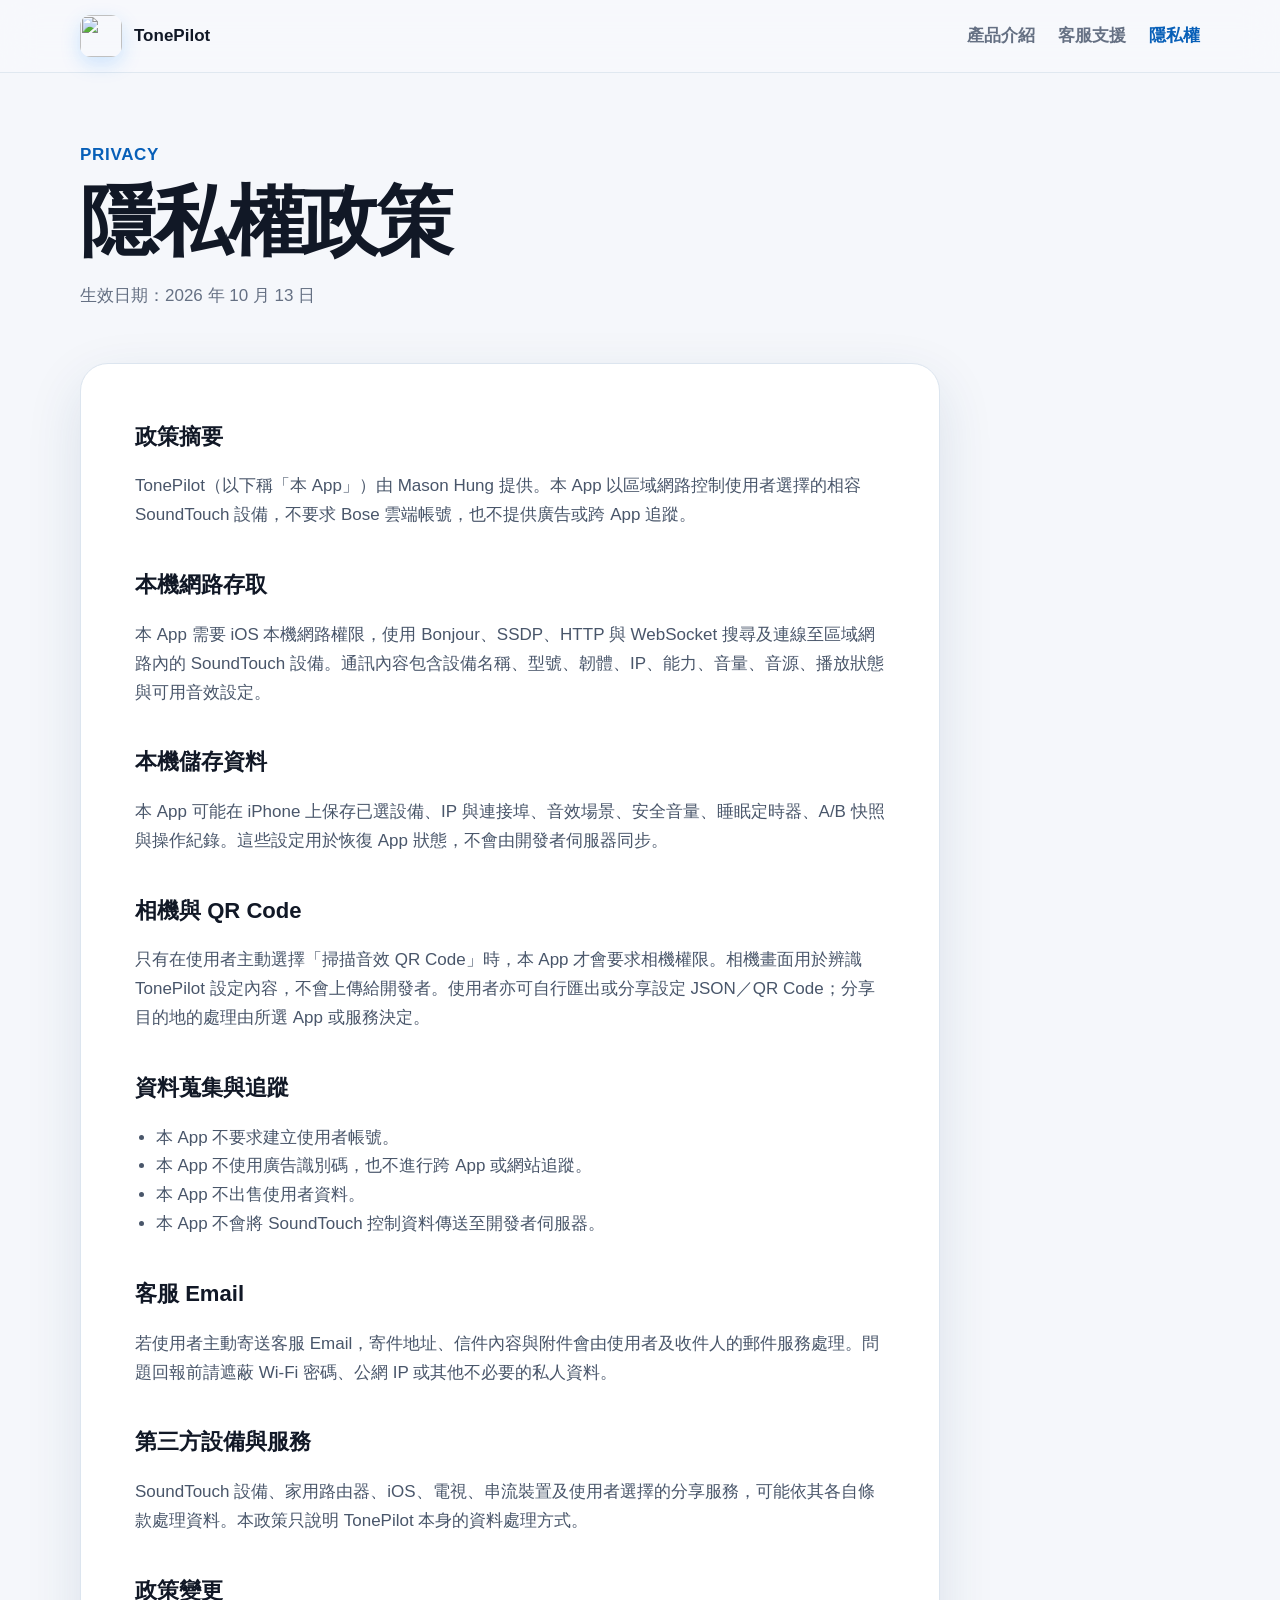
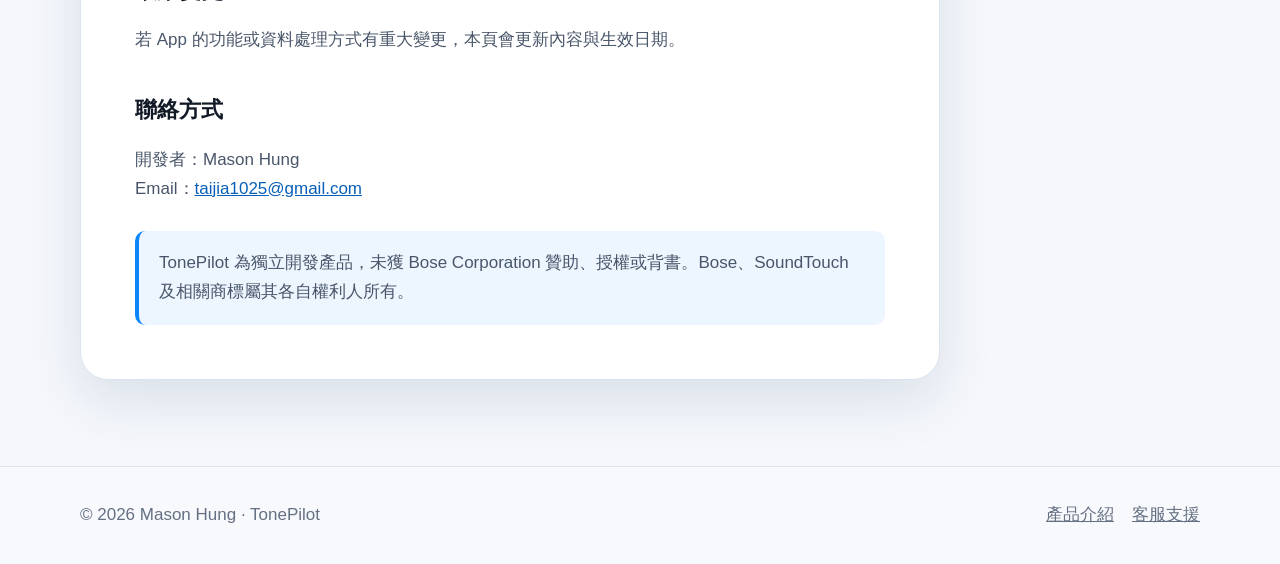
==== privacy.html @ 0eb0bddc "發布 TonePilot 支援網站" ====
<!doctype html>
<html lang="zh-Hant">
<head>
  <meta charset="utf-8">
  <meta name="viewport" content="width=device-width, initial-scale=1">
  <meta name="description" content="TonePilot App 隱私權政策。">
  <title>隱私權政策｜TonePilot</title>
  <link rel="icon" type="image/png" href="assets/app-icon.png">
  <link rel="stylesheet" href="styles.css">
</head>
<body>
  <header class="site-header"><div class="wrap nav"><a class="brand" href="index.html"><img src="assets/app-icon.png" alt=""><span>TonePilot</span></a><nav class="nav-links" aria-label="主要導覽"><a href="index.html">產品介紹</a><a href="support.html">客服支援</a><a href="privacy.html" aria-current="page">隱私權</a></nav></div></header>
  <main>
    <section class="page-hero"><div class="wrap"><div class="eyebrow">PRIVACY</div><h1>隱私權政策</h1><p>生效日期：2026 年 10 月 13 日</p></div></section>
    <section class="legal"><div class="wrap"><article>
      <h2>政策摘要</h2>
      <p>TonePilot（以下稱「本 App」）由 Mason Hung 提供。本 App 以區域網路控制使用者選擇的相容 SoundTouch 設備，不要求 Bose 雲端帳號，也不提供廣告或跨 App 追蹤。</p>

      <h2>本機網路存取</h2>
      <p>本 App 需要 iOS 本機網路權限，使用 Bonjour、SSDP、HTTP 與 WebSocket 搜尋及連線至區域網路內的 SoundTouch 設備。通訊內容包含設備名稱、型號、韌體、IP、能力、音量、音源、播放狀態與可用音效設定。</p>

      <h2>本機儲存資料</h2>
      <p>本 App 可能在 iPhone 上保存已選設備、IP 與連接埠、音效場景、安全音量、睡眠定時器、A/B 快照與操作紀錄。這些設定用於恢復 App 狀態，不會由開發者伺服器同步。</p>

      <h2>相機與 QR Code</h2>
      <p>只有在使用者主動選擇「掃描音效 QR Code」時，本 App 才會要求相機權限。相機畫面用於辨識 TonePilot 設定內容，不會上傳給開發者。使用者亦可自行匯出或分享設定 JSON／QR Code；分享目的地的處理由所選 App 或服務決定。</p>

      <h2>資料蒐集與追蹤</h2>
      <ul>
        <li>本 App 不要求建立使用者帳號。</li>
        <li>本 App 不使用廣告識別碼，也不進行跨 App 或網站追蹤。</li>
        <li>本 App 不出售使用者資料。</li>
        <li>本 App 不會將 SoundTouch 控制資料傳送至開發者伺服器。</li>
      </ul>

      <h2>客服 Email</h2>
      <p>若使用者主動寄送客服 Email，寄件地址、信件內容與附件會由使用者及收件人的郵件服務處理。問題回報前請遮蔽 Wi‑Fi 密碼、公網 IP 或其他不必要的私人資料。</p>

      <h2>第三方設備與服務</h2>
      <p>SoundTouch 設備、家用路由器、iOS、電視、串流裝置及使用者選擇的分享服務，可能依其各自條款處理資料。本政策只說明 TonePilot 本身的資料處理方式。</p>

      <h2>政策變更</h2>
      <p>若 App 的功能或資料處理方式有重大變更，本頁會更新內容與生效日期。</p>

      <h2>聯絡方式</h2>
      <p>開發者：Mason Hung<br>Email：<a href="mailto:taijia1025@gmail.com?subject=TonePilot%20隱私權問題">taijia1025@gmail.com</a></p>
      <p class="note">TonePilot 為獨立開發產品，未獲 Bose Corporation 贊助、授權或背書。Bose、SoundTouch 及相關商標屬其各自權利人所有。</p>
    </article></div></section>
  </main>
  <footer class="site-footer"><div class="wrap footer-row"><span>© 2026 Mason Hung · TonePilot</span><nav><a href="index.html">產品介紹</a><a href="support.html">客服支援</a></nav></div></footer>
</body>
</html>
---- styles.css ----
:root {
  color-scheme: light;
  --blue: #0a84ff;
  --blue-dark: #075fb8;
  --ink: #111826;
  --muted: #657083;
  --line: #dce5ef;
  --surface: #fff;
  --soft: #edf6ff;
  --page: #f5f7fb;
  --green: #23a55a;
  --shadow: 0 20px 56px rgba(22, 62, 104, .12);
}

* { box-sizing: border-box; }
html { scroll-behavior: smooth; }
body { margin: 0; font-family: -apple-system, BlinkMacSystemFont, "SF Pro Text", "PingFang TC", "Noto Sans TC", sans-serif; color: var(--ink); background: var(--page); font-size: 17px; line-height: 1.7; }
a { color: var(--blue-dark); }
.wrap { width: min(1120px, calc(100% - 40px)); margin: 0 auto; }
.site-header { position: sticky; top: 0; z-index: 20; border-bottom: 1px solid rgba(220, 229, 239, .84); background: rgba(247, 249, 252, .88); backdrop-filter: blur(18px); }
.nav { min-height: 72px; display: flex; align-items: center; gap: 28px; }
.brand { display: flex; align-items: center; gap: 12px; text-decoration: none; color: var(--ink); font-weight: 780; }
.brand img { width: 42px; height: 42px; border-radius: 11px; box-shadow: 0 7px 20px rgba(10, 132, 255, .18); }
.nav-links { margin-left: auto; display: flex; gap: 23px; }
.nav-links a { color: var(--muted); text-decoration: none; font-weight: 650; }
.nav-links a:hover, .nav-links a[aria-current="page"] { color: var(--blue-dark); }
.hero { padding: 92px 0 78px; overflow: hidden; background: radial-gradient(circle at 84% 14%, #d9efff 0, transparent 32%), linear-gradient(180deg, #f8fbff 0%, #f4f7fb 100%); }
.hero-grid { display: grid; grid-template-columns: 1.18fr .82fr; gap: 64px; align-items: center; }
.eyebrow { color: var(--blue-dark); font-weight: 780; letter-spacing: .04em; }
h1 { margin: 10px 0 20px; max-width: 790px; font-size: clamp(2.55rem, 6vw, 5rem); line-height: 1.07; letter-spacing: -.04em; }
.lead { max-width: 720px; color: var(--muted); font-size: 1.2rem; }
.actions { display: flex; flex-wrap: wrap; gap: 12px; margin-top: 30px; }
.button { display: inline-flex; align-items: center; justify-content: center; min-height: 50px; padding: 0 23px; border-radius: 15px; text-decoration: none; font-weight: 740; }
.button.primary { color: white; background: var(--blue); box-shadow: 0 12px 28px rgba(10, 132, 255, .24); }
.button.secondary { color: var(--blue-dark); border: 1px solid #b9d8f7; background: var(--surface); }
.development-note { max-width: 700px; margin: 24px 0 0; color: #7b8492; font-size: .9rem; }
.hero-product { display: grid; justify-items: center; gap: 22px; padding: 42px 28px; border: 1px solid rgba(255,255,255,.9); border-radius: 34px; background: rgba(255,255,255,.6); box-shadow: var(--shadow); backdrop-filter: blur(18px); text-align: center; }
.hero-product .app-icon { width: min(230px, 62vw); aspect-ratio: 1; border-radius: 52px; box-shadow: 0 26px 60px rgba(22, 70, 120, .2); }
.hero-product strong { display: block; font-size: 1.55rem; }
.hero-product span { display: block; color: var(--muted); }
.section { padding: 76px 0; }
.section.white { background: var(--surface); }
.showcase { background: linear-gradient(180deg, #eef6ff 0%, #f7f9fc 100%); }
.section-head { max-width: 760px; margin-bottom: 36px; }
.section h2, .legal h1 { margin: 6px 0 12px; font-size: clamp(2rem, 4vw, 3.25rem); line-height: 1.14; letter-spacing: -.028em; }
.section-head p, .page-hero p { color: var(--muted); margin: 0; }
.features { display: grid; grid-template-columns: repeat(3, 1fr); gap: 18px; }
.card { padding: 27px; border: 1px solid var(--line); border-radius: 24px; background: var(--surface); box-shadow: 0 9px 32px rgba(30, 70, 110, .06); }
.feature-icon { display: grid; place-items: center; width: 48px; height: 48px; margin-bottom: 17px; border-radius: 14px; color: var(--blue-dark); background: var(--soft); font-weight: 820; }
.card h3 { margin: 0 0 8px; font-size: 1.16rem; }
.card p { margin: 0; color: var(--muted); }
.screens { display: grid; grid-template-columns: repeat(3, minmax(0, 1fr)); gap: 22px; align-items: start; }
.phone-shot { width: 100%; max-width: 340px; margin: 0 auto; overflow: hidden; border: 1px solid #c9d9e9; border-radius: 30px; background: var(--surface); box-shadow: 0 18px 46px rgba(28, 78, 128, .13); }
.phone-shot img { display: block; width: 100%; height: auto; background: #f2f2f7; }
.phone-shot figcaption { display: grid; gap: 4px; min-height: 125px; padding: 17px 19px 20px; color: var(--muted); font-size: .9rem; line-height: 1.5; }
.phone-shot figcaption strong { color: var(--ink); font-size: 1rem; }
.phone-shot.featured { border-color: #8fc8ff; box-shadow: 0 22px 54px rgba(10, 132, 255, .2); }
.split { display: grid; grid-template-columns: 1fr 1fr; gap: 20px; }
.split .card h2 { font-size: clamp(1.8rem, 3vw, 2.5rem); }
.emphasis { background: linear-gradient(145deg, #e9f6ff, #f9fcff); }
.text-link { display: inline-block; margin-top: 20px; text-decoration: none; font-weight: 740; }
.page-hero { padding: 68px 0 28px; }
.legal { padding: 24px 0 86px; }
.legal article { max-width: 860px; padding: clamp(24px, 5vw, 54px); border: 1px solid var(--line); border-radius: 28px; background: var(--surface); box-shadow: var(--shadow); }
.legal h2 { margin-top: 36px; margin-bottom: 9px; font-size: 1.38rem; }
.legal h2:first-child { margin-top: 0; }
.legal p, .legal li { color: #49566a; }
.legal ul, .legal ol { padding-left: 1.3rem; }
.checklist li { margin-bottom: 9px; }
.faq { display: grid; gap: 12px; }
details { padding: 19px 20px; border: 1px solid var(--line); border-radius: 17px; background: var(--surface); }
summary { cursor: pointer; font-weight: 740; }
details p { margin: 10px 0 0; color: var(--muted); }
code { padding: 2px 6px; border-radius: 6px; background: #edf2f7; }
.table-wrap { overflow-x: auto; }
table { width: 100%; border-collapse: collapse; }
th, td { padding: 14px; border-bottom: 1px solid var(--line); text-align: left; vertical-align: top; }
th { color: var(--blue-dark); }
.note { margin: 28px 0 0; padding: 18px 20px; border-left: 4px solid var(--blue); border-radius: 10px; background: var(--soft); }
.contact-card { margin-top: 30px; padding: 29px; border-radius: 23px; color: white; background: linear-gradient(135deg, #0a84ff, #1751b9); }
.contact-card h2 { margin-top: 0; }
.contact-card p, .contact-card a { color: white; }
.contact-card a { font-weight: 760; }
.site-footer { padding: 34px 0; border-top: 1px solid var(--line); color: var(--muted); background: #f7f9fc; }
.footer-row { display: flex; align-items: center; gap: 18px; }
.footer-row nav { margin-left: auto; display: flex; gap: 18px; }
.footer-row a { color: var(--muted); }
.disclaimer { margin-top: 14px; font-size: .82rem; line-height: 1.55; }

@media (max-width: 800px) {
  .wrap { width: min(100% - 28px, 700px); }
  .nav { min-height: 64px; }
  .brand span { display: none; }
  .nav-links { gap: 14px; font-size: .92rem; }
  .hero { padding: 56px 0 48px; }
  .hero-grid { grid-template-columns: 1fr; gap: 28px; }
  .hero-product { order: -1; padding: 28px; }
  .hero-product .app-icon { width: 165px; border-radius: 38px; }
  .features { grid-template-columns: repeat(2, 1fr); }
  .screens { grid-template-columns: repeat(2, minmax(0, 1fr)); gap: 16px; }
  .section { padding: 54px 0; }
  .split { grid-template-columns: 1fr; }
}

@media (max-width: 540px) {
  body { font-size: 16px; }
  .nav-links { gap: 11px; font-size: .84rem; }
  .features, .screens { grid-template-columns: 1fr; }
  .phone-shot { max-width: 350px; }
  .footer-row { align-items: flex-start; flex-direction: column; }
  .footer-row nav { margin-left: 0; flex-wrap: wrap; }
}

@media (prefers-reduced-motion: no-preference) {
  .button, .card { transition: transform .18s ease, box-shadow .18s ease; }
  .button:hover, .card:hover { transform: translateY(-2px); }
}
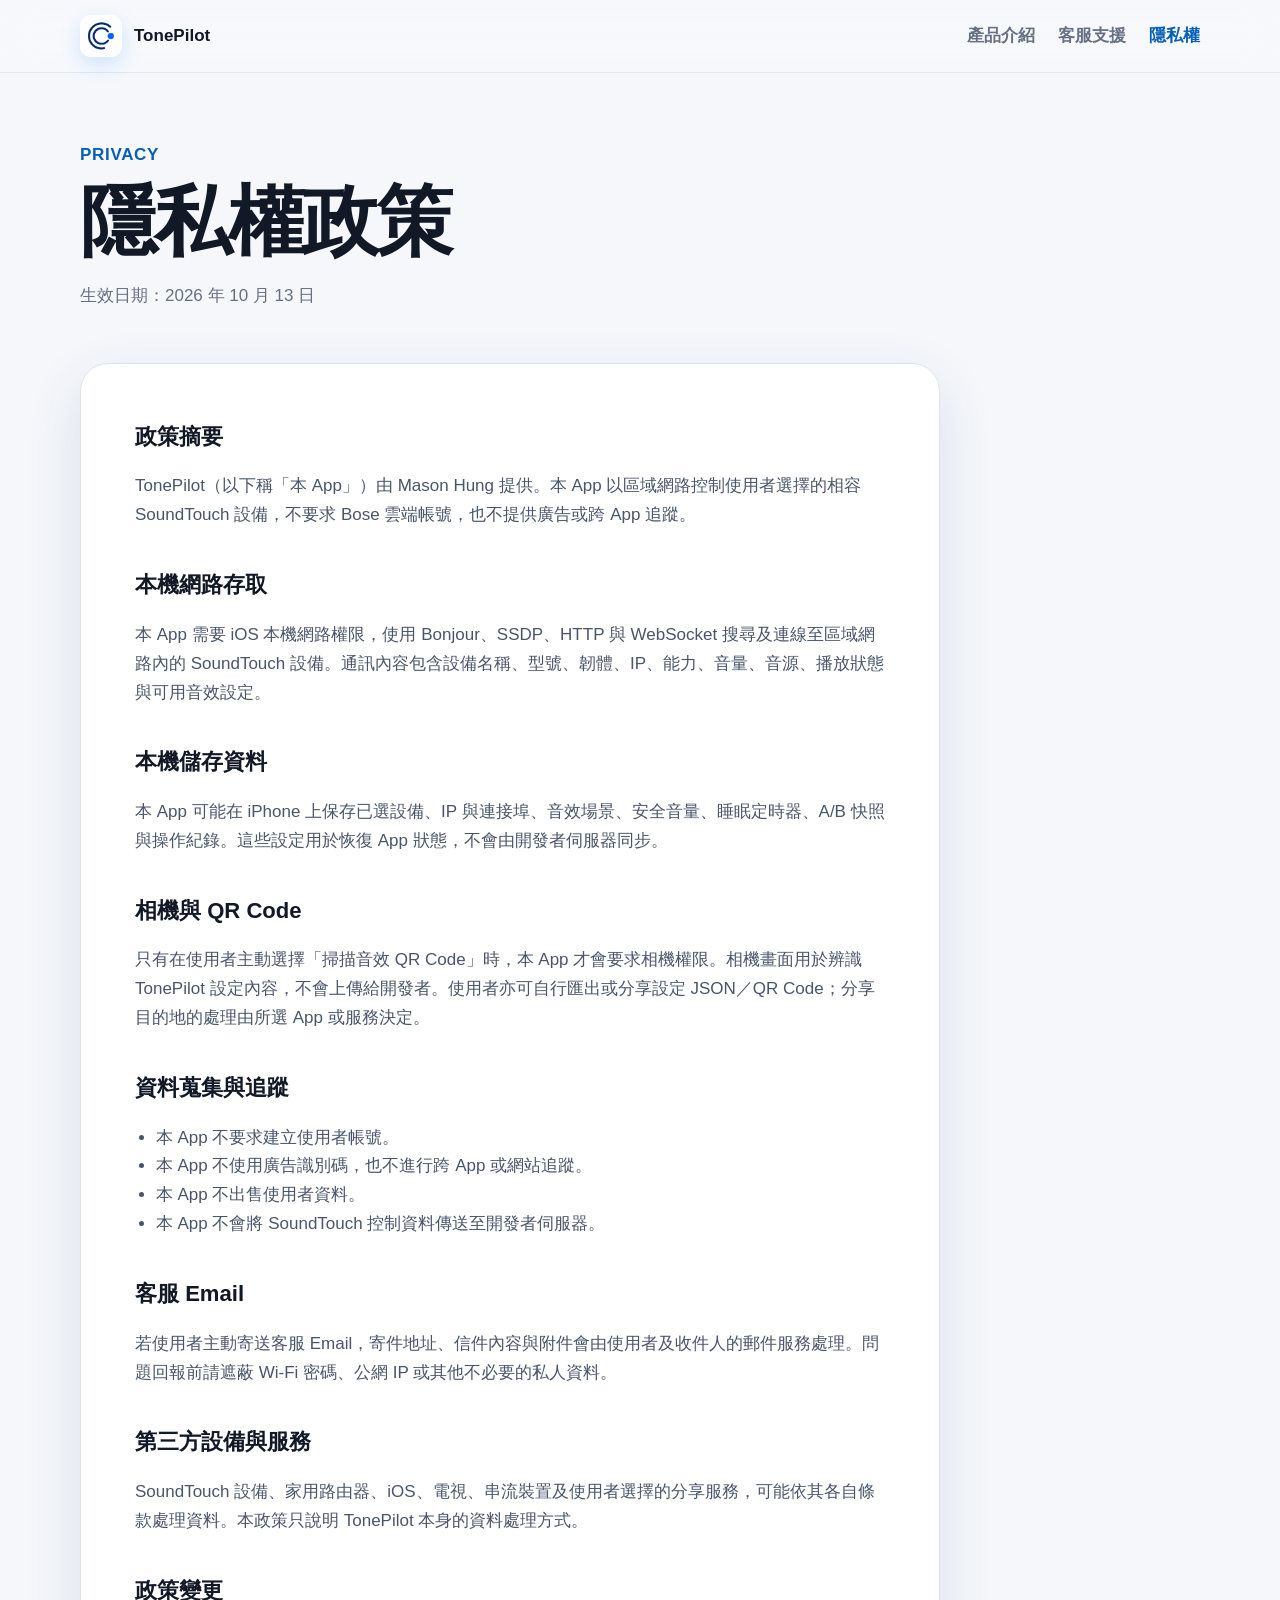
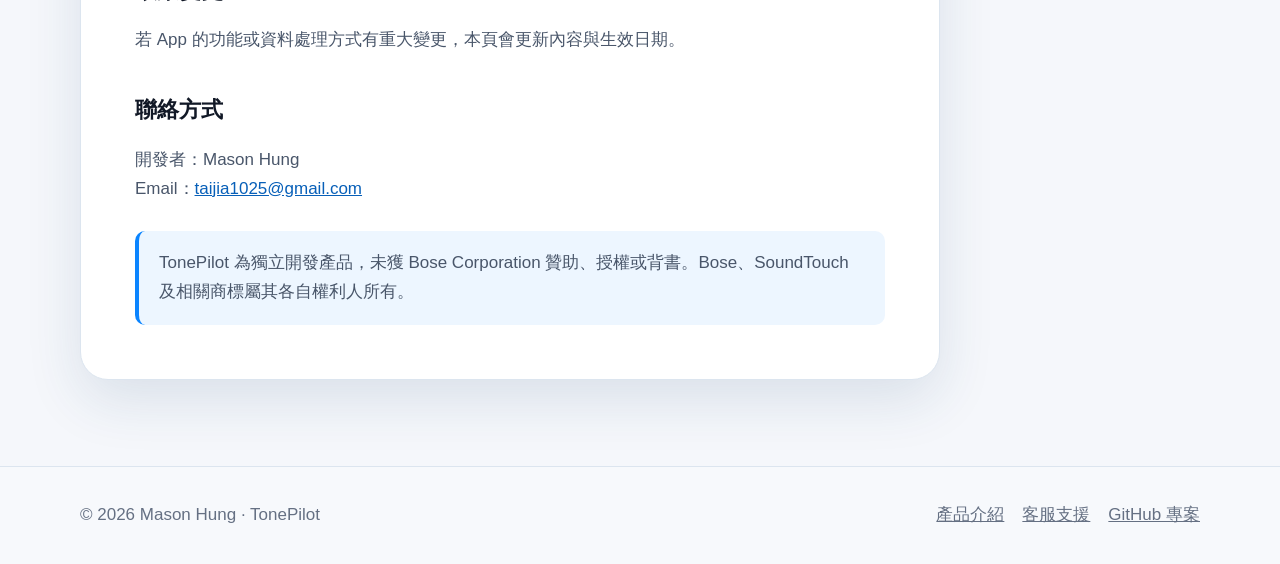
==== commit e911cd7d: "在頁尾加入 GitHub 專案連結" ====
--- a/privacy.html
+++ b/privacy.html
@@ -47,6 +47,6 @@
       <p class="note">TonePilot 為獨立開發產品，未獲 Bose Corporation 贊助、授權或背書。Bose、SoundTouch 及相關商標屬其各自權利人所有。</p>
     </article></div></section>
   </main>
-  <footer class="site-footer"><div class="wrap footer-row"><span>© 2026 Mason Hung · TonePilot</span><nav><a href="index.html">產品介紹</a><a href="support.html">客服支援</a></nav></div></footer>
+  <footer class="site-footer"><div class="wrap footer-row"><span>© 2026 Mason Hung · TonePilot</span><nav><a href="index.html">產品介紹</a><a href="support.html">客服支援</a><a href="https://github.com/MasonHung8888/tonepilot-support" target="_blank" rel="noopener noreferrer">GitHub 專案</a></nav></div></footer>
 </body>
 </html>
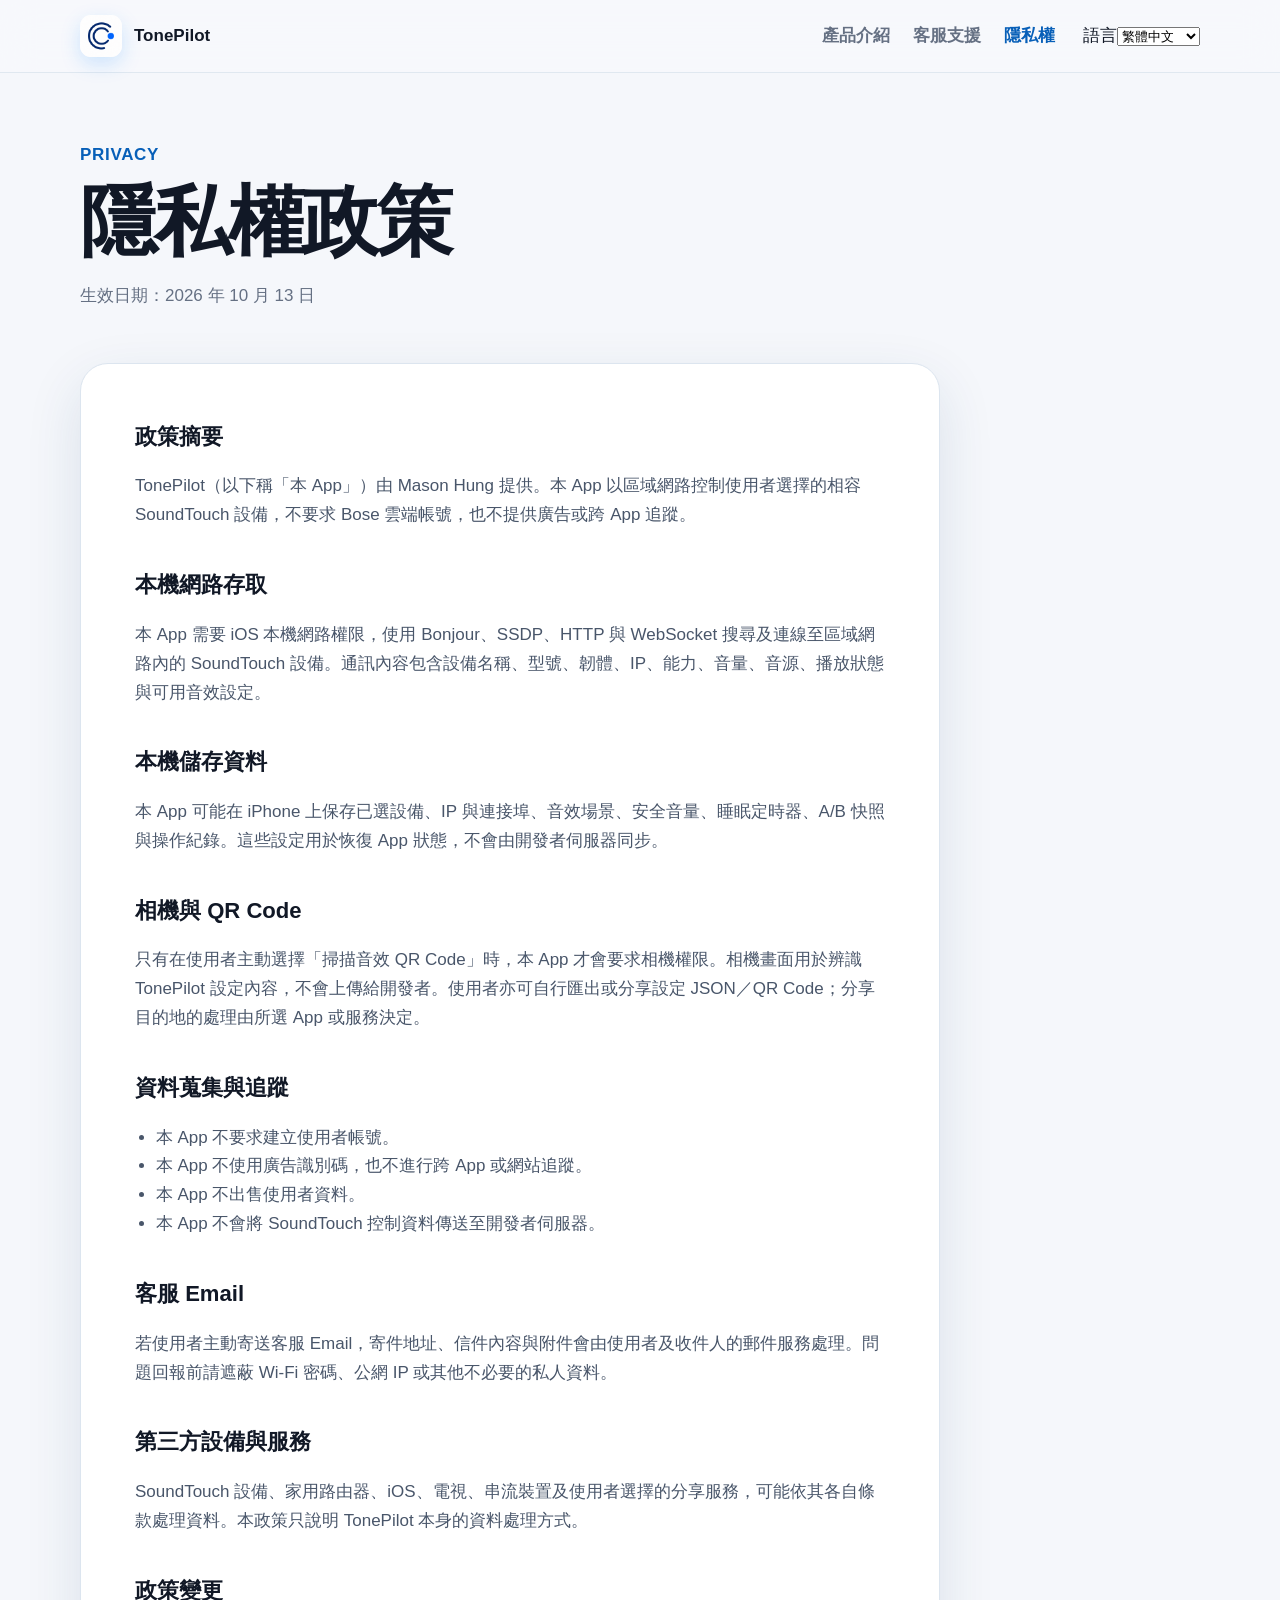
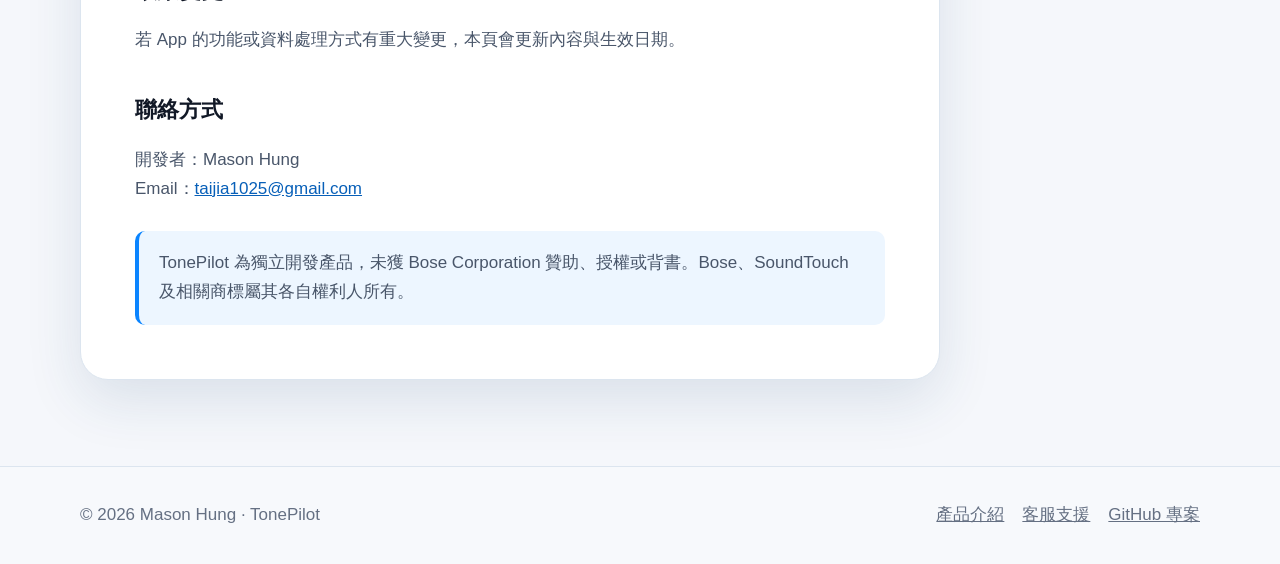
==== commit 33f98711: "Add TonePilot multilingual selector to privacy.html" ====
--- a/privacy.html
+++ b/privacy.html
@@ -9,7 +9,7 @@
   <link rel="stylesheet" href="styles.css">
 </head>
 <body>
-  <header class="site-header"><div class="wrap nav"><a class="brand" href="index.html"><img src="assets/app-icon.png" alt=""><span>TonePilot</span></a><nav class="nav-links" aria-label="主要導覽"><a href="index.html">產品介紹</a><a href="support.html">客服支援</a><a href="privacy.html" aria-current="page">隱私權</a></nav></div></header>
+  <header class="site-header"><div class="wrap nav"><a class="brand" href="index.html"><img src="assets/app-icon.png" alt=""><span>TonePilot</span></a><nav class="nav-links" aria-label="主要導覽"><a href="index.html">產品介紹</a><a href="support.html">客服支援</a><a href="privacy.html" aria-current="page">隱私權</a></nav><label class="language-picker"><span class="sr-only">語言</span><select data-language aria-label="語言"><option value="zh-Hant">繁體中文</option><option value="zh-Hans">简体中文</option><option value="ja">日本語</option><option value="en">English</option><option value="de">Deutsch</option><option value="vi">Tiếng Việt</option></select></label></div></header>
   <main>
     <section class="page-hero"><div class="wrap"><div class="eyebrow">PRIVACY</div><h1>隱私權政策</h1><p>生效日期：2026 年 10 月 13 日</p></div></section>
     <section class="legal"><div class="wrap"><article>
@@ -49,4 +49,5 @@
   </main>
   <footer class="site-footer"><div class="wrap footer-row"><span>© 2026 Mason Hung · TonePilot</span><nav><a href="index.html">產品介紹</a><a href="support.html">客服支援</a><a href="https://github.com/MasonHung8888/tonepilot-support" target="_blank" rel="noopener noreferrer">GitHub 專案</a></nav></div></footer>
 </body>
+<script src="i18n.js"></script>
 </html>
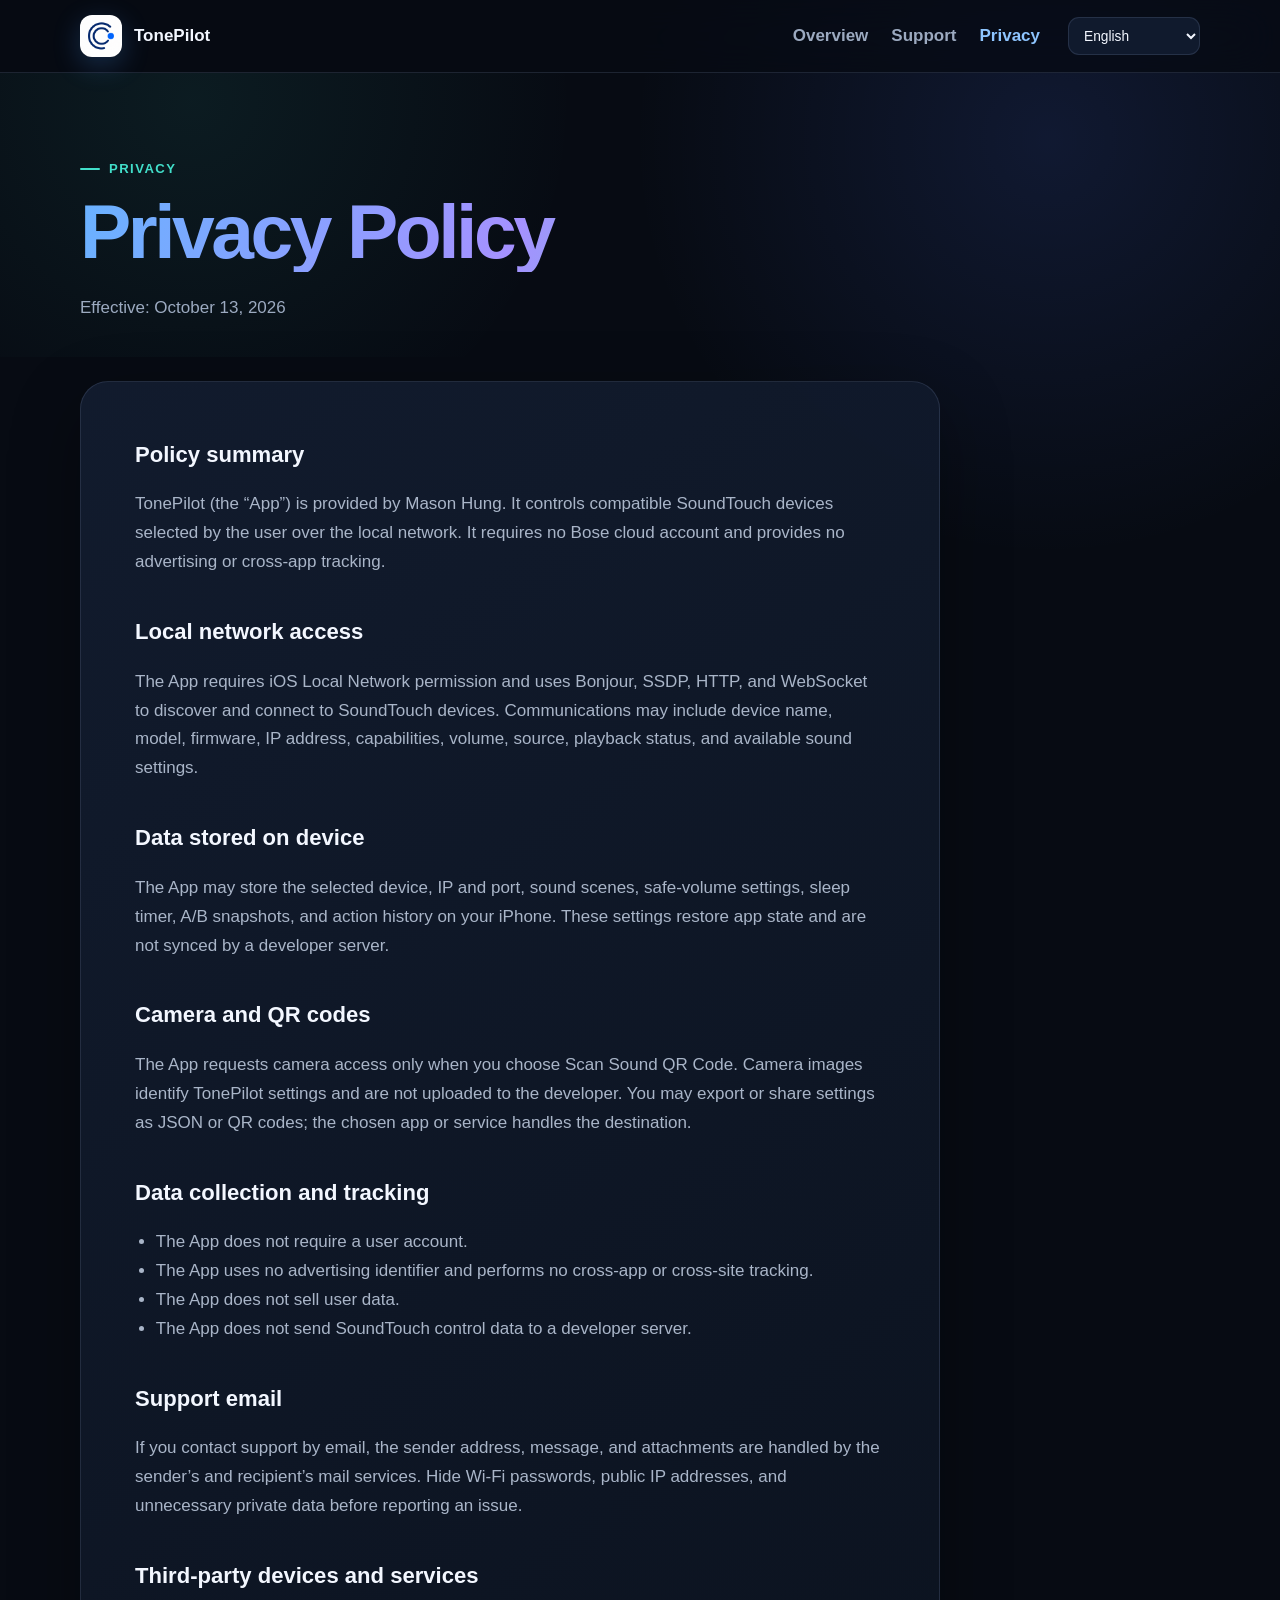
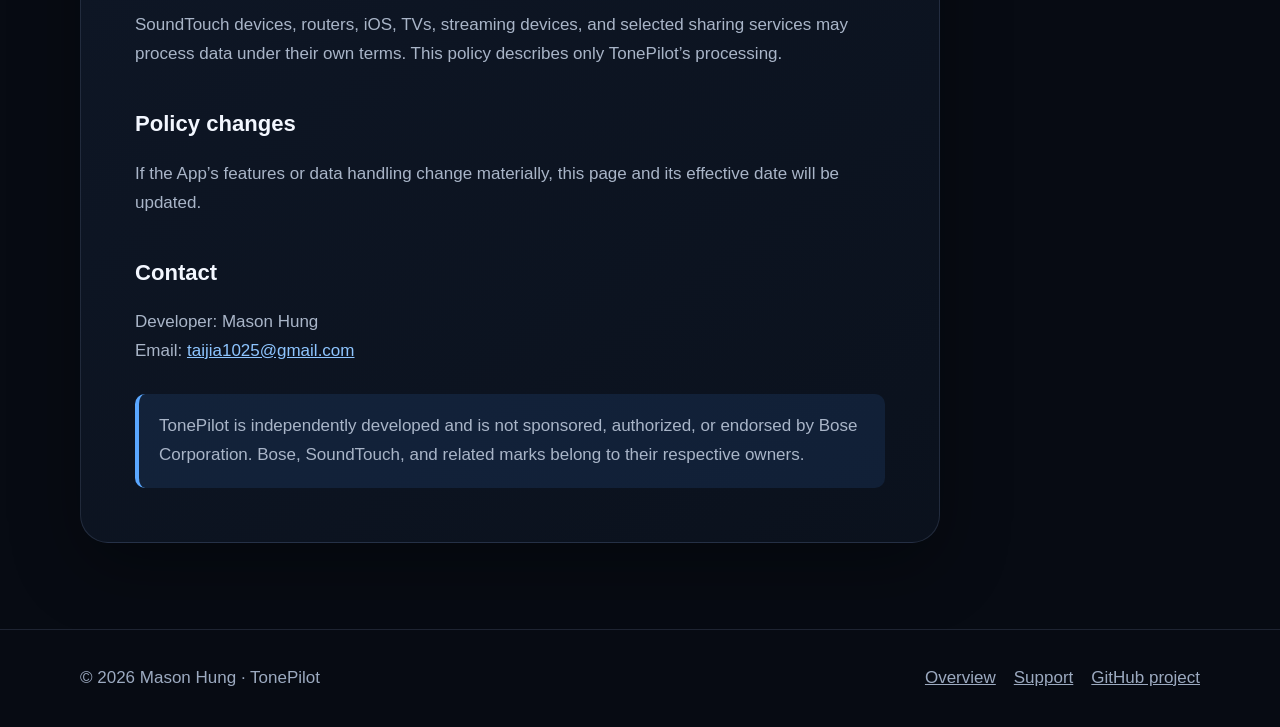
==== commit 3482c20b: "Fix complete multilingual website translations" ====
--- a/privacy.html
+++ b/privacy.html
@@ -49,5 +49,6 @@
   </main>
   <footer class="site-footer"><div class="wrap footer-row"><span>© 2026 Mason Hung · TonePilot</span><nav><a href="index.html">產品介紹</a><a href="support.html">客服支援</a><a href="https://github.com/MasonHung8888/tonepilot-support" target="_blank" rel="noopener noreferrer">GitHub 專案</a></nav></div></footer>
 </body>
+<script src="translations.generated.js"></script>
 <script src="i18n.js"></script>
 </html>
--- a/styles.css
+++ b/styles.css
@@ -1,87 +1,96 @@
 :root {
-  color-scheme: light;
-  --blue: #0a84ff;
-  --blue-dark: #075fb8;
-  --ink: #111826;
-  --muted: #657083;
-  --line: #dce5ef;
-  --surface: #fff;
-  --soft: #edf6ff;
-  --page: #f5f7fb;
-  --green: #23a55a;
-  --shadow: 0 20px 56px rgba(22, 62, 104, .12);
+  color-scheme: dark;
+  --blue: #5aa7ff;
+  --blue-dark: #8ec5ff;
+  --violet: #9b8cff;
+  --teal: #42dfca;
+  --ink: #f3f7ff;
+  --muted: #9caac0;
+  --line: rgba(151, 170, 210, .16);
+  --surface: #101827;
+  --surface-raised: #131e32;
+  --soft: rgba(70, 145, 255, .11);
+  --page: #070b13;
+  --green: #39d98a;
+  --shadow: 0 24px 70px rgba(0, 0, 0, .32);
+  --gradient: linear-gradient(110deg, #69b2ff 0%, #a591ff 54%, #45dfca 100%);
 }
 
 * { box-sizing: border-box; }
 html { scroll-behavior: smooth; }
-body { margin: 0; font-family: -apple-system, BlinkMacSystemFont, "SF Pro Text", "PingFang TC", "Noto Sans TC", sans-serif; color: var(--ink); background: var(--page); font-size: 17px; line-height: 1.7; }
+body { margin: 0; font-family: -apple-system, BlinkMacSystemFont, "SF Pro Text", "PingFang TC", "Noto Sans TC", sans-serif; color: var(--ink); background: radial-gradient(circle at 82% 6%, rgba(79, 119, 255, .13), transparent 26rem), var(--page); font-size: 17px; line-height: 1.7; -webkit-font-smoothing: antialiased; }
 a { color: var(--blue-dark); }
 .wrap { width: min(1120px, calc(100% - 40px)); margin: 0 auto; }
-.site-header { position: sticky; top: 0; z-index: 20; border-bottom: 1px solid rgba(220, 229, 239, .84); background: rgba(247, 249, 252, .88); backdrop-filter: blur(18px); }
+.site-header { position: sticky; top: 0; z-index: 20; border-bottom: 1px solid var(--line); background: rgba(7, 11, 19, .78); backdrop-filter: blur(22px) saturate(140%); }
 .nav { min-height: 72px; display: flex; align-items: center; gap: 28px; }
 .brand { display: flex; align-items: center; gap: 12px; text-decoration: none; color: var(--ink); font-weight: 780; }
-.brand img { width: 42px; height: 42px; border-radius: 11px; box-shadow: 0 7px 20px rgba(10, 132, 255, .18); }
+.brand img { width: 42px; height: 42px; border-radius: 12px; box-shadow: 0 8px 28px rgba(77, 154, 255, .24); }
 .nav-links { margin-left: auto; display: flex; gap: 23px; }
 .nav-links a { color: var(--muted); text-decoration: none; font-weight: 650; }
 .nav-links a:hover, .nav-links a[aria-current="page"] { color: var(--blue-dark); }
-.hero { padding: 92px 0 78px; overflow: hidden; background: radial-gradient(circle at 84% 14%, #d9efff 0, transparent 32%), linear-gradient(180deg, #f8fbff 0%, #f4f7fb 100%); }
+.language-picker select { max-width: 132px; min-height: 38px; padding: 0 30px 0 11px; border: 1px solid var(--line); border-radius: 11px; color: var(--ink); background: rgba(18,29,48,.92); font: inherit; font-size: .86rem; }
+.sr-only { position: absolute; width: 1px; height: 1px; padding: 0; margin: -1px; overflow: hidden; clip: rect(0,0,0,0); white-space: nowrap; border: 0; }
+.hero { position: relative; padding: 104px 0 88px; overflow: hidden; background: radial-gradient(circle at 16% 5%, rgba(66, 223, 202, .1), transparent 28rem), radial-gradient(circle at 86% 20%, rgba(103, 104, 255, .18), transparent 30rem), linear-gradient(180deg, #090e19 0%, #070b13 100%); }
+.hero::after { position: absolute; inset: auto 0 0; height: 1px; content: ""; background: linear-gradient(90deg, transparent, rgba(90,167,255,.5), transparent); }
 .hero-grid { display: grid; grid-template-columns: 1.18fr .82fr; gap: 64px; align-items: center; }
-.eyebrow { color: var(--blue-dark); font-weight: 780; letter-spacing: .04em; }
-h1 { margin: 10px 0 20px; max-width: 790px; font-size: clamp(2.55rem, 6vw, 5rem); line-height: 1.07; letter-spacing: -.04em; }
+.eyebrow { display: inline-flex; align-items: center; gap: 9px; color: var(--teal); font-size: .82rem; font-weight: 780; letter-spacing: .11em; text-transform: uppercase; }
+.eyebrow::before { width: 20px; height: 2px; border-radius: 2px; background: currentColor; content: ""; }
+h1 { margin: 12px 0 22px; max-width: 810px; font-size: clamp(2.65rem, 6vw, 5.25rem); line-height: 1.04; letter-spacing: -.045em; background: var(--gradient); -webkit-background-clip: text; background-clip: text; color: transparent; }
 .lead { max-width: 720px; color: var(--muted); font-size: 1.2rem; }
 .actions { display: flex; flex-wrap: wrap; gap: 12px; margin-top: 30px; }
 .button { display: inline-flex; align-items: center; justify-content: center; min-height: 50px; padding: 0 23px; border-radius: 15px; text-decoration: none; font-weight: 740; }
-.button.primary { color: white; background: var(--blue); box-shadow: 0 12px 28px rgba(10, 132, 255, .24); }
-.button.secondary { color: var(--blue-dark); border: 1px solid #b9d8f7; background: var(--surface); }
+.button.primary { color: white; background: linear-gradient(135deg, #3f8df1, #7669ef); box-shadow: 0 12px 30px rgba(66, 119, 255, .3); }
+.button.secondary { color: var(--ink); border: 1px solid var(--line); background: rgba(148, 163, 214, .08); }
 .development-note { max-width: 700px; margin: 24px 0 0; color: #7b8492; font-size: .9rem; }
-.hero-product { display: grid; justify-items: center; gap: 22px; padding: 42px 28px; border: 1px solid rgba(255,255,255,.9); border-radius: 34px; background: rgba(255,255,255,.6); box-shadow: var(--shadow); backdrop-filter: blur(18px); text-align: center; }
+.hero-product { display: grid; justify-items: center; gap: 22px; padding: 42px 28px; border: 1px solid rgba(151,170,210,.2); border-radius: 34px; background: linear-gradient(145deg, rgba(22,34,57,.92), rgba(12,19,32,.78)); box-shadow: var(--shadow); backdrop-filter: blur(18px); text-align: center; }
 .hero-product .app-icon { width: min(230px, 62vw); aspect-ratio: 1; border-radius: 52px; box-shadow: 0 26px 60px rgba(22, 70, 120, .2); }
 .hero-product strong { display: block; font-size: 1.55rem; }
 .hero-product span { display: block; color: var(--muted); }
 .section { padding: 76px 0; }
-.section.white { background: var(--surface); }
-.showcase { background: linear-gradient(180deg, #eef6ff 0%, #f7f9fc 100%); }
+.section.white { border-block: 1px solid rgba(151,170,210,.08); background: rgba(12,18,30,.72); }
+.showcase { background: radial-gradient(circle at 20% 10%, rgba(66,223,202,.07), transparent 26rem), linear-gradient(180deg, #080d17 0%, #0b1220 100%); }
 .section-head { max-width: 760px; margin-bottom: 36px; }
 .section h2, .legal h1 { margin: 6px 0 12px; font-size: clamp(2rem, 4vw, 3.25rem); line-height: 1.14; letter-spacing: -.028em; }
 .section-head p, .page-hero p { color: var(--muted); margin: 0; }
 .features { display: grid; grid-template-columns: repeat(3, 1fr); gap: 18px; }
-.card { padding: 27px; border: 1px solid var(--line); border-radius: 24px; background: var(--surface); box-shadow: 0 9px 32px rgba(30, 70, 110, .06); }
-.feature-icon { display: grid; place-items: center; width: 48px; height: 48px; margin-bottom: 17px; border-radius: 14px; color: var(--blue-dark); background: var(--soft); font-weight: 820; }
+.card { padding: 27px; border: 1px solid var(--line); border-radius: 22px; background: linear-gradient(145deg, rgba(19,30,50,.94), rgba(13,21,35,.94)); box-shadow: 0 14px 42px rgba(0,0,0,.18); }
+.feature-icon { display: grid; place-items: center; width: 48px; height: 48px; margin-bottom: 17px; border: 1px solid rgba(90,167,255,.18); border-radius: 14px; color: var(--blue-dark); background: linear-gradient(145deg, rgba(78,145,255,.18), rgba(118,91,238,.09)); font-size: .86rem; font-weight: 820; }
 .card h3 { margin: 0 0 8px; font-size: 1.16rem; }
 .card p { margin: 0; color: var(--muted); }
 .screens { display: grid; grid-template-columns: repeat(3, minmax(0, 1fr)); gap: 22px; align-items: start; }
-.phone-shot { width: 100%; max-width: 340px; margin: 0 auto; overflow: hidden; border: 1px solid #c9d9e9; border-radius: 30px; background: var(--surface); box-shadow: 0 18px 46px rgba(28, 78, 128, .13); }
+.phone-shot { width: 100%; max-width: 340px; margin: 0 auto; overflow: hidden; border: 1px solid rgba(151,170,210,.22); border-radius: 30px; background: var(--surface); box-shadow: 0 20px 52px rgba(0,0,0,.28); }
 .phone-shot img { display: block; width: 100%; height: auto; background: #f2f2f7; }
 .phone-shot figcaption { display: grid; gap: 4px; min-height: 125px; padding: 17px 19px 20px; color: var(--muted); font-size: .9rem; line-height: 1.5; }
 .phone-shot figcaption strong { color: var(--ink); font-size: 1rem; }
-.phone-shot.featured { border-color: #8fc8ff; box-shadow: 0 22px 54px rgba(10, 132, 255, .2); }
+.phone-shot.featured { border-color: rgba(90,167,255,.72); box-shadow: 0 22px 58px rgba(45,116,224,.25); }
 .split { display: grid; grid-template-columns: 1fr 1fr; gap: 20px; }
 .split .card h2 { font-size: clamp(1.8rem, 3vw, 2.5rem); }
-.emphasis { background: linear-gradient(145deg, #e9f6ff, #f9fcff); }
+.emphasis { background: linear-gradient(145deg, rgba(31,76,122,.35), rgba(22,29,52,.92)); }
 .text-link { display: inline-block; margin-top: 20px; text-decoration: none; font-weight: 740; }
-.page-hero { padding: 68px 0 28px; }
+.page-hero { padding: 78px 0 34px; background: radial-gradient(circle at 15% 10%, rgba(66,223,202,.08), transparent 24rem); }
 .legal { padding: 24px 0 86px; }
-.legal article { max-width: 860px; padding: clamp(24px, 5vw, 54px); border: 1px solid var(--line); border-radius: 28px; background: var(--surface); box-shadow: var(--shadow); }
+.legal article { max-width: 860px; padding: clamp(24px, 5vw, 54px); border: 1px solid var(--line); border-radius: 28px; background: linear-gradient(145deg, rgba(18,28,47,.96), rgba(11,18,30,.96)); box-shadow: var(--shadow); }
 .legal h2 { margin-top: 36px; margin-bottom: 9px; font-size: 1.38rem; }
+.legal h2[id] { scroll-margin-top: 96px; }
 .legal h2:first-child { margin-top: 0; }
-.legal p, .legal li { color: #49566a; }
+.legal p, .legal li { color: #a9b5c8; }
 .legal ul, .legal ol { padding-left: 1.3rem; }
 .checklist li { margin-bottom: 9px; }
 .faq { display: grid; gap: 12px; }
-details { padding: 19px 20px; border: 1px solid var(--line); border-radius: 17px; background: var(--surface); }
+details { padding: 19px 20px; border: 1px solid var(--line); border-radius: 17px; background: rgba(21,32,52,.75); }
 summary { cursor: pointer; font-weight: 740; }
 details p { margin: 10px 0 0; color: var(--muted); }
-code { padding: 2px 6px; border-radius: 6px; background: #edf2f7; }
+code { padding: 2px 6px; border-radius: 6px; background: rgba(137,157,196,.14); }
 .table-wrap { overflow-x: auto; }
 table { width: 100%; border-collapse: collapse; }
 th, td { padding: 14px; border-bottom: 1px solid var(--line); text-align: left; vertical-align: top; }
 th { color: var(--blue-dark); }
 .note { margin: 28px 0 0; padding: 18px 20px; border-left: 4px solid var(--blue); border-radius: 10px; background: var(--soft); }
-.contact-card { margin-top: 30px; padding: 29px; border-radius: 23px; color: white; background: linear-gradient(135deg, #0a84ff, #1751b9); }
+.contact-card { margin-top: 30px; padding: 29px; border: 1px solid rgba(90,167,255,.28); border-radius: 23px; color: white; background: linear-gradient(135deg, #195fa9, #513ea8 72%, #157e75); }
 .contact-card h2 { margin-top: 0; }
 .contact-card p, .contact-card a { color: white; }
 .contact-card a { font-weight: 760; }
-.site-footer { padding: 34px 0; border-top: 1px solid var(--line); color: var(--muted); background: #f7f9fc; }
+.site-footer { padding: 34px 0; border-top: 1px solid var(--line); color: var(--muted); background: #070b13; }
 .footer-row { display: flex; align-items: center; gap: 18px; }
 .footer-row nav { margin-left: auto; display: flex; gap: 18px; }
 .footer-row a { color: var(--muted); }
@@ -92,6 +101,7 @@
   .nav { min-height: 64px; }
   .brand span { display: none; }
   .nav-links { gap: 14px; font-size: .92rem; }
+  .language-picker select { width: 46px; color: transparent; background-position: center; }
   .hero { padding: 56px 0 48px; }
   .hero-grid { grid-template-columns: 1fr; gap: 28px; }
   .hero-product { order: -1; padding: 28px; }
@@ -112,6 +122,7 @@
 }
 
 @media (prefers-reduced-motion: no-preference) {
-  .button, .card { transition: transform .18s ease, box-shadow .18s ease; }
+  .button, .card, .phone-shot { transition: transform .22s cubic-bezier(.16,1,.3,1), box-shadow .22s ease, border-color .22s ease; }
   .button:hover, .card:hover { transform: translateY(-2px); }
+  .card:hover { border-color: rgba(90,167,255,.34); box-shadow: 0 18px 48px rgba(0,0,0,.28); }
 }
